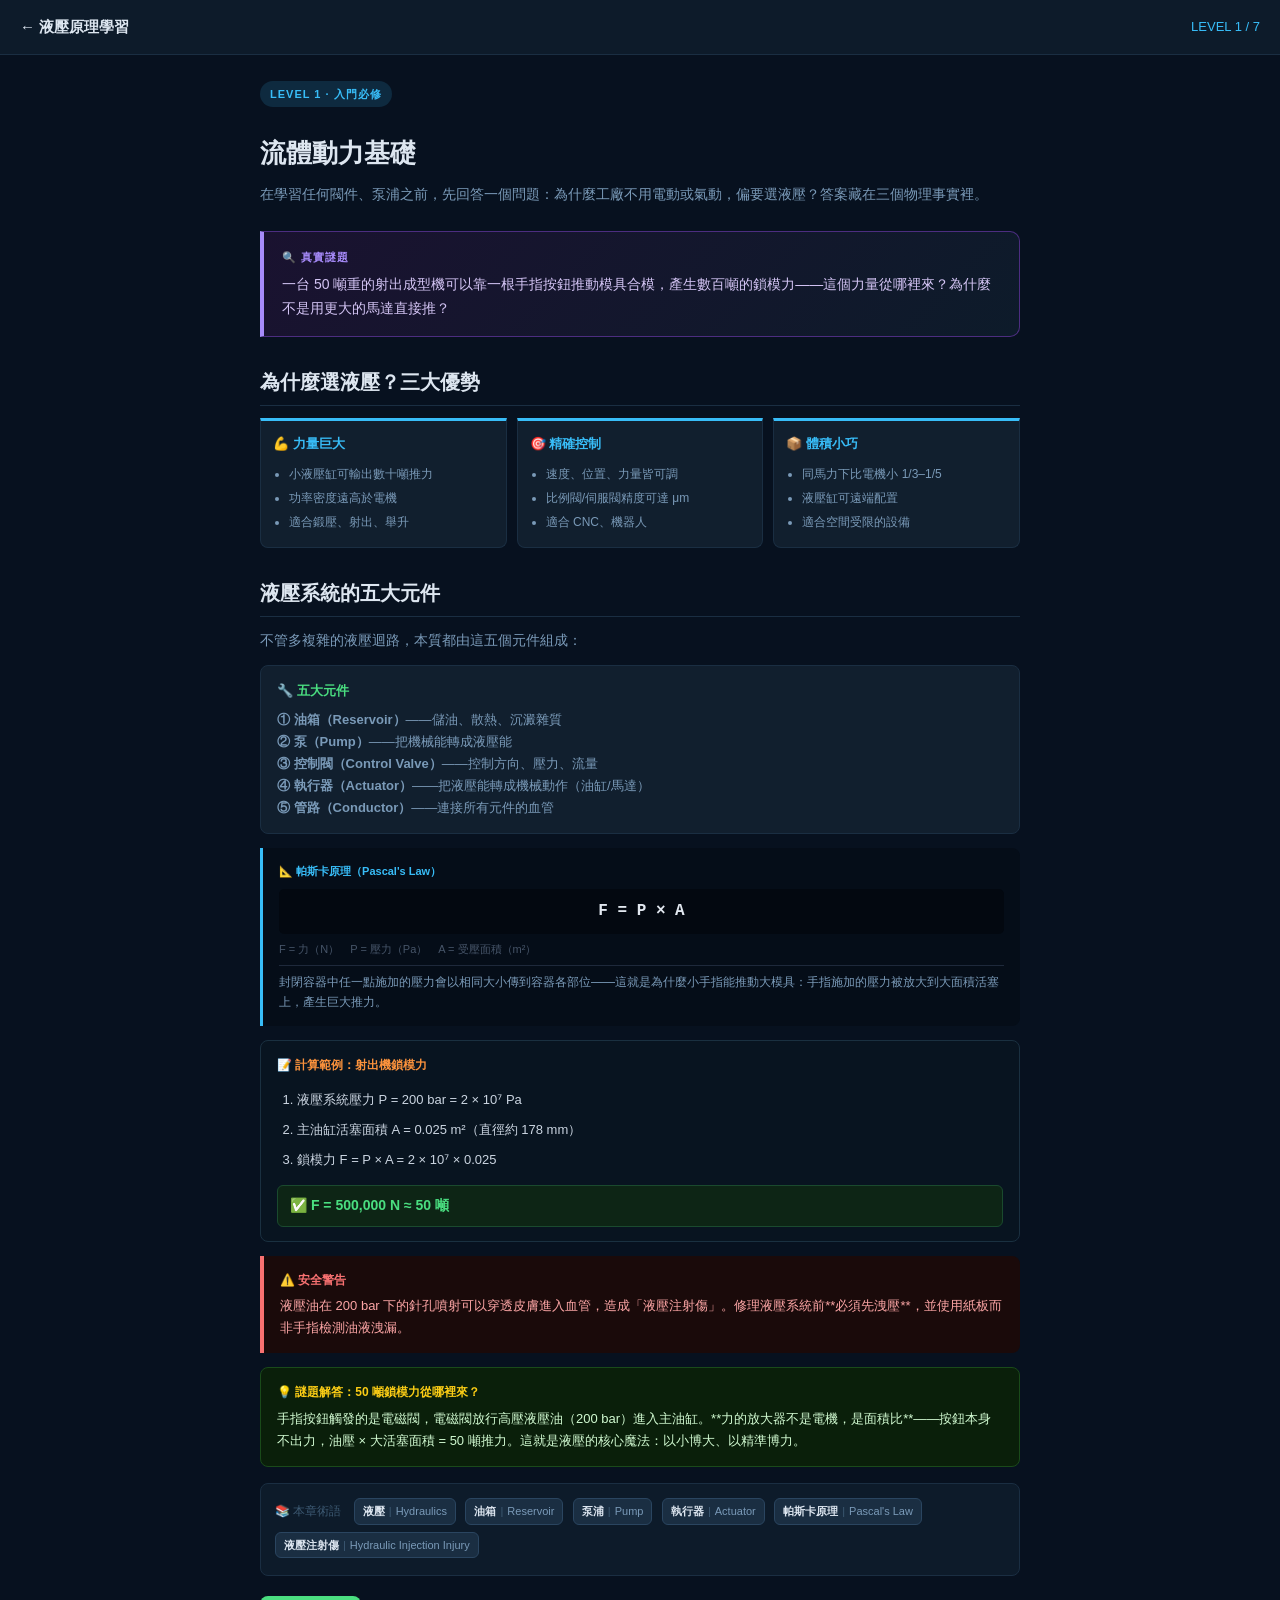
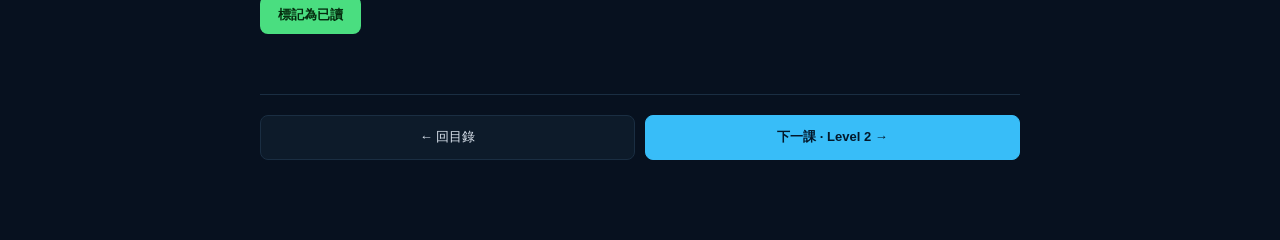
==== lessons/level-1.html @ e43f1d3f "Initial commit: index, Level 1 sample, shared CSS" ====
<!DOCTYPE html>
<html lang="zh-Hant">
<head>
  <meta charset="UTF-8">
  <meta name="viewport" content="width=device-width, initial-scale=1.0">
  <title>Level 1 · 流體動力基礎</title>
  <link rel="stylesheet" href="../assets/style.css">
</head>
<body>
  <nav class="topnav">
    <a href="../index.html" class="brand">← 液壓原理學習</a>
    <span class="home-link" style="color: var(--L1);">LEVEL 1 / 7</span>
  </nav>

  <main class="container">
    <span class="level-chip" style="background: rgba(56,189,248,0.15); color: var(--L1);">LEVEL 1 · 入門必修</span>
    <h1>流體動力基礎</h1>
    <p class="lead">在學習任何閥件、泵浦之前，先回答一個問題：為什麼工廠不用電動或氣動，偏要選液壓？答案藏在三個物理事實裡。</p>

    <div class="mystery">
      <div class="label">🔍 真實謎題</div>
      <div class="body">
        一台 50 噸重的射出成型機可以靠一根手指按鈕推動模具合模，產生數百噸的鎖模力——這個力量從哪裡來？為什麼不是用更大的馬達直接推？
      </div>
    </div>

    <h2>為什麼選液壓？三大優勢</h2>
    <div class="row">
      <div class="card" style="border-top-color: var(--L1);">
        <div class="title" style="color: var(--L1);">💪 力量巨大</div>
        <ul>
          <li>小液壓缸可輸出數十噸推力</li>
          <li>功率密度遠高於電機</li>
          <li>適合鍛壓、射出、舉升</li>
        </ul>
      </div>
      <div class="card" style="border-top-color: var(--L1);">
        <div class="title" style="color: var(--L1);">🎯 精確控制</div>
        <ul>
          <li>速度、位置、力量皆可調</li>
          <li>比例閥/伺服閥精度可達 μm</li>
          <li>適合 CNC、機器人</li>
        </ul>
      </div>
      <div class="card" style="border-top-color: var(--L1);">
        <div class="title" style="color: var(--L1);">📦 體積小巧</div>
        <ul>
          <li>同馬力下比電機小 1/3–1/5</li>
          <li>液壓缸可遠端配置</li>
          <li>適合空間受限的設備</li>
        </ul>
      </div>
    </div>

    <h2>液壓系統的五大元件</h2>
    <p>不管多複雜的液壓迴路，本質都由這五個元件組成：</p>

    <div class="key">
      <div class="title">🔧 五大元件</div>
      <div class="body">
        <strong>① 油箱（Reservoir）</strong>——儲油、散熱、沉澱雜質<br>
        <strong>② 泵（Pump）</strong>——把機械能轉成液壓能<br>
        <strong>③ 控制閥（Control Valve）</strong>——控制方向、壓力、流量<br>
        <strong>④ 執行器（Actuator）</strong>——把液壓能轉成機械動作（油缸/馬達）<br>
        <strong>⑤ 管路（Conductor）</strong>——連接所有元件的血管
      </div>
    </div>

    <div class="formula">
      <div class="title">📐 帕斯卡原理（Pascal's Law）</div>
      <div class="expr">F = P × A</div>
      <div class="unit">F = 力（N）　P = 壓力（Pa）　A = 受壓面積（m²）</div>
      <div class="note">封閉容器中任一點施加的壓力會以相同大小傳到容器各部位——這就是為什麼小手指能推動大模具：手指施加的壓力被放大到大面積活塞上，產生巨大推力。</div>
    </div>

    <div class="calc">
      <div class="title">📝 計算範例：射出機鎖模力</div>
      <ol>
        <li>液壓系統壓力 P = 200 bar = 2 × 10⁷ Pa</li>
        <li>主油缸活塞面積 A = 0.025 m²（直徑約 178 mm）</li>
        <li>鎖模力 F = P × A = 2 × 10⁷ × 0.025</li>
      </ol>
      <div class="result">✅ F = 500,000 N ≈ 50 噸</div>
    </div>

    <div class="warn">
      <div class="title">⚠️ 安全警告</div>
      <div class="body">
        液壓油在 200 bar 下的針孔噴射可以穿透皮膚進入血管，造成「液壓注射傷」。修理液壓系統前**必須先洩壓**，並使用紙板而非手指檢測油液洩漏。
      </div>
    </div>

    <div class="ans">
      <div class="title">💡 謎題解答：50 噸鎖模力從哪裡來？</div>
      <div class="body">
        手指按鈕觸發的是電磁閥，電磁閥放行高壓液壓油（200 bar）進入主油缸。**力的放大器不是電機，是面積比**——按鈕本身不出力，油壓 × 大活塞面積 = 50 噸推力。這就是液壓的核心魔法：以小博大、以精準博力。
      </div>
    </div>

    <div class="terms">
      <span class="terms-label">📚 本章術語</span>
      <span class="term-chip"><span class="zh">液壓</span><span class="sep">|</span><span class="en">Hydraulics</span></span>
      <span class="term-chip"><span class="zh">油箱</span><span class="sep">|</span><span class="en">Reservoir</span></span>
      <span class="term-chip"><span class="zh">泵浦</span><span class="sep">|</span><span class="en">Pump</span></span>
      <span class="term-chip"><span class="zh">執行器</span><span class="sep">|</span><span class="en">Actuator</span></span>
      <span class="term-chip"><span class="zh">帕斯卡原理</span><span class="sep">|</span><span class="en">Pascal's Law</span></span>
      <span class="term-chip"><span class="zh">液壓注射傷</span><span class="sep">|</span><span class="en">Hydraulic Injection Injury</span></span>
    </div>

    <button class="read-btn" data-level="1">標記為已讀</button>

    <nav class="lesson-nav">
      <a href="../index.html">← 回目錄</a>
      <a href="level-2.html" class="next">下一課 · Level 2 →</a>
    </nav>
  </main>

  <script src="../assets/progress.js"></script>
</body>
</html>
---- assets/style.css ----
:root {
  --bg: #07111f;
  --card: #0d1b2a;
  --card-2: #111f2e;
  --border: #1a2e42;
  --text: #dde6f0;
  --muted: #7a9ab8;
  --dim: #3d5a73;
  --L1: #38bdf8;
  --L2: #a78bfa;
  --L3: #4ade80;
  --L4: #fb923c;
  --L5: #e879f9;
  --L6: #22d3ee;
  --L7: #f59e0b;
  --warn: #f87171;
  --calc: #fb923c;
  --key: #4ade80;
  --ans: #facc15;
}

* { box-sizing: border-box; }

body {
  margin: 0;
  font-family: -apple-system, BlinkMacSystemFont, "PingFang TC", "Helvetica Neue", sans-serif;
  background: var(--bg);
  color: var(--text);
  line-height: 1.7;
  -webkit-font-smoothing: antialiased;
}

.container {
  max-width: 800px;
  margin: 0 auto;
  padding: 24px 20px 80px;
}

a { color: var(--L1); text-decoration: none; }
a:hover { text-decoration: underline; }

/* Top nav */
.topnav {
  display: flex;
  justify-content: space-between;
  align-items: center;
  padding: 14px 20px;
  background: var(--card);
  border-bottom: 1px solid var(--border);
  position: sticky;
  top: 0;
  z-index: 10;
}
.topnav .brand { font-weight: 700; color: var(--text); font-size: 15px; }
.topnav .home-link { color: var(--muted); font-size: 13px; }

/* Headings */
h1 { font-size: 26px; margin: 16px 0 8px; color: var(--text); }
h2 { font-size: 20px; margin: 28px 0 12px; padding-bottom: 6px; border-bottom: 1px solid var(--border); }
h3 { font-size: 16px; margin: 20px 0 10px; color: var(--text); }
p { color: var(--muted); margin: 0 0 12px; font-size: 14px; }

.lead {
  color: var(--muted);
  font-size: 14px;
  margin-bottom: 24px;
}

/* Level chip */
.level-chip {
  display: inline-block;
  font-size: 11px;
  font-weight: 700;
  letter-spacing: 1px;
  padding: 4px 10px;
  border-radius: 20px;
  margin-bottom: 8px;
}

/* Mystery box (chapter hook) */
.mystery {
  background: linear-gradient(135deg, #1a1230, #0d1b2a);
  border: 1px solid #4c2d80;
  border-left: 4px solid var(--L2);
  border-radius: 0 10px 10px 0;
  padding: 16px 18px;
  margin-bottom: 18px;
}
.mystery .label {
  font-size: 11px;
  font-weight: 700;
  color: var(--L2);
  margin-bottom: 6px;
  letter-spacing: 1px;
}
.mystery .body { font-size: 14px; color: #d4c5f5; }

/* Formula box */
.formula {
  background: #050d18;
  border-left: 3px solid var(--L1);
  border-radius: 0 8px 8px 0;
  padding: 14px 16px;
  margin-bottom: 14px;
}
.formula .title { font-size: 11px; font-weight: 700; color: var(--L1); margin-bottom: 8px; }
.formula .expr {
  font-family: "SF Mono", "Courier New", monospace;
  font-size: 16px;
  font-weight: 700;
  color: #e2e8f0;
  text-align: center;
  padding: 9px 0;
  background: #030810;
  border-radius: 5px;
  margin-bottom: 6px;
}
.formula .unit { font-size: 11px; color: #475569; }
.formula .note {
  font-size: 12px;
  color: var(--muted);
  margin-top: 6px;
  padding-top: 6px;
  border-top: 1px solid #1e293b;
}

/* Calc / Key / Warn / Ans */
.calc, .key, .warn, .ans {
  border-radius: 8px;
  padding: 14px 16px;
  margin-bottom: 14px;
}
.calc { background: #081420; border: 1px solid #1a3040; }
.calc .title { font-size: 12px; font-weight: 700; color: var(--calc); margin-bottom: 9px; }
.calc ol { margin: 0; padding-left: 20px; }
.calc li { font-size: 13px; color: #cbd5e1; padding: 4px 0; }
.calc .result {
  margin-top: 10px;
  padding: 8px 12px;
  background: #0d2515;
  border: 1px solid #1a4a2e;
  border-radius: 6px;
  font-size: 14px;
  font-weight: 700;
  color: var(--key);
}

.key { background: var(--card-2); border: 1px solid var(--border); }
.key .title { font-size: 13px; font-weight: 700; color: var(--key); margin-bottom: 7px; }
.key .body { font-size: 13px; color: var(--muted); }

.warn { background: #1a0a0a; border-left: 4px solid var(--warn); border-radius: 0 8px 8px 0; }
.warn .title { font-size: 12px; font-weight: 700; color: var(--warn); margin-bottom: 5px; }
.warn .body { font-size: 13px; color: #fca5a5; }

.ans { background: #0a1f0a; border: 1px solid #1a4a1a; }
.ans .title { font-size: 12px; font-weight: 700; color: var(--ans); margin-bottom: 5px; }
.ans .body { font-size: 13px; color: #d1fad1; }

/* Term chips (zh | en) */
.terms {
  margin-top: 16px;
  padding: 12px 14px;
  background: var(--card);
  border: 1px solid var(--border);
  border-radius: 8px;
}
.terms .terms-label { font-size: 12px; color: var(--dim); margin-right: 8px; }
.term-chip {
  display: inline-flex;
  align-items: center;
  gap: 4px;
  background: var(--border);
  border: 1px solid #2a4560;
  border-radius: 6px;
  padding: 3px 8px;
  font-size: 11px;
  margin: 0 5px 5px 0;
}
.term-chip .zh { color: var(--text); font-weight: 600; }
.term-chip .sep { color: var(--dim); }
.term-chip .en { color: var(--muted); }

/* Grid for advantage cards */
.row {
  display: grid;
  grid-template-columns: repeat(auto-fit, minmax(180px, 1fr));
  gap: 10px;
  margin-bottom: 16px;
}
.row .card {
  background: var(--card-2);
  border: 1px solid var(--border);
  border-top: 3px solid var(--L1);
  border-radius: 0 0 8px 8px;
  padding: 12px;
}
.row .card .title { font-size: 13px; font-weight: 700; color: var(--L1); margin-bottom: 6px; }
.row .card ul { margin: 0; padding-left: 16px; }
.row .card li { font-size: 12px; color: var(--muted); padding: 2px 0; }

/* Index page level cards */
.level-grid {
  display: grid;
  grid-template-columns: repeat(auto-fit, minmax(240px, 1fr));
  gap: 14px;
  margin-top: 20px;
}
.level-card {
  display: block;
  background: var(--card);
  border: 1px solid var(--border);
  border-radius: 10px;
  padding: 16px 18px;
  text-decoration: none;
  transition: transform 0.15s, border-color 0.15s;
}
.level-card:hover { transform: translateY(-2px); text-decoration: none; }
.level-card .num { font-size: 11px; font-weight: 700; letter-spacing: 1px; }
.level-card .name { font-size: 16px; font-weight: 700; color: var(--text); margin: 6px 0; }
.level-card .desc { font-size: 12px; color: var(--muted); }
.level-card.read { opacity: 0.55; }
.level-card.read::after { content: " ✓"; color: var(--key); font-size: 12px; }

/* Lesson nav buttons */
.lesson-nav {
  display: flex;
  justify-content: space-between;
  gap: 10px;
  margin-top: 40px;
  padding-top: 20px;
  border-top: 1px solid var(--border);
}
.lesson-nav a {
  flex: 1;
  padding: 10px 14px;
  background: var(--card);
  border: 1px solid var(--border);
  border-radius: 8px;
  font-size: 13px;
  color: var(--text);
  text-align: center;
}
.lesson-nav a.next { background: var(--L1); color: #03182a; font-weight: 700; border-color: var(--L1); }

/* Mark as read button */
.read-btn {
  display: inline-block;
  margin: 20px 0;
  padding: 10px 18px;
  background: var(--key);
  color: #052b0e;
  font-weight: 700;
  font-size: 13px;
  border: none;
  border-radius: 8px;
  cursor: pointer;
}
.read-btn.done { background: var(--dim); color: var(--muted); }

@media (max-width: 600px) {
  .container { padding: 16px 14px 60px; }
  h1 { font-size: 22px; }
  h2 { font-size: 18px; }
}
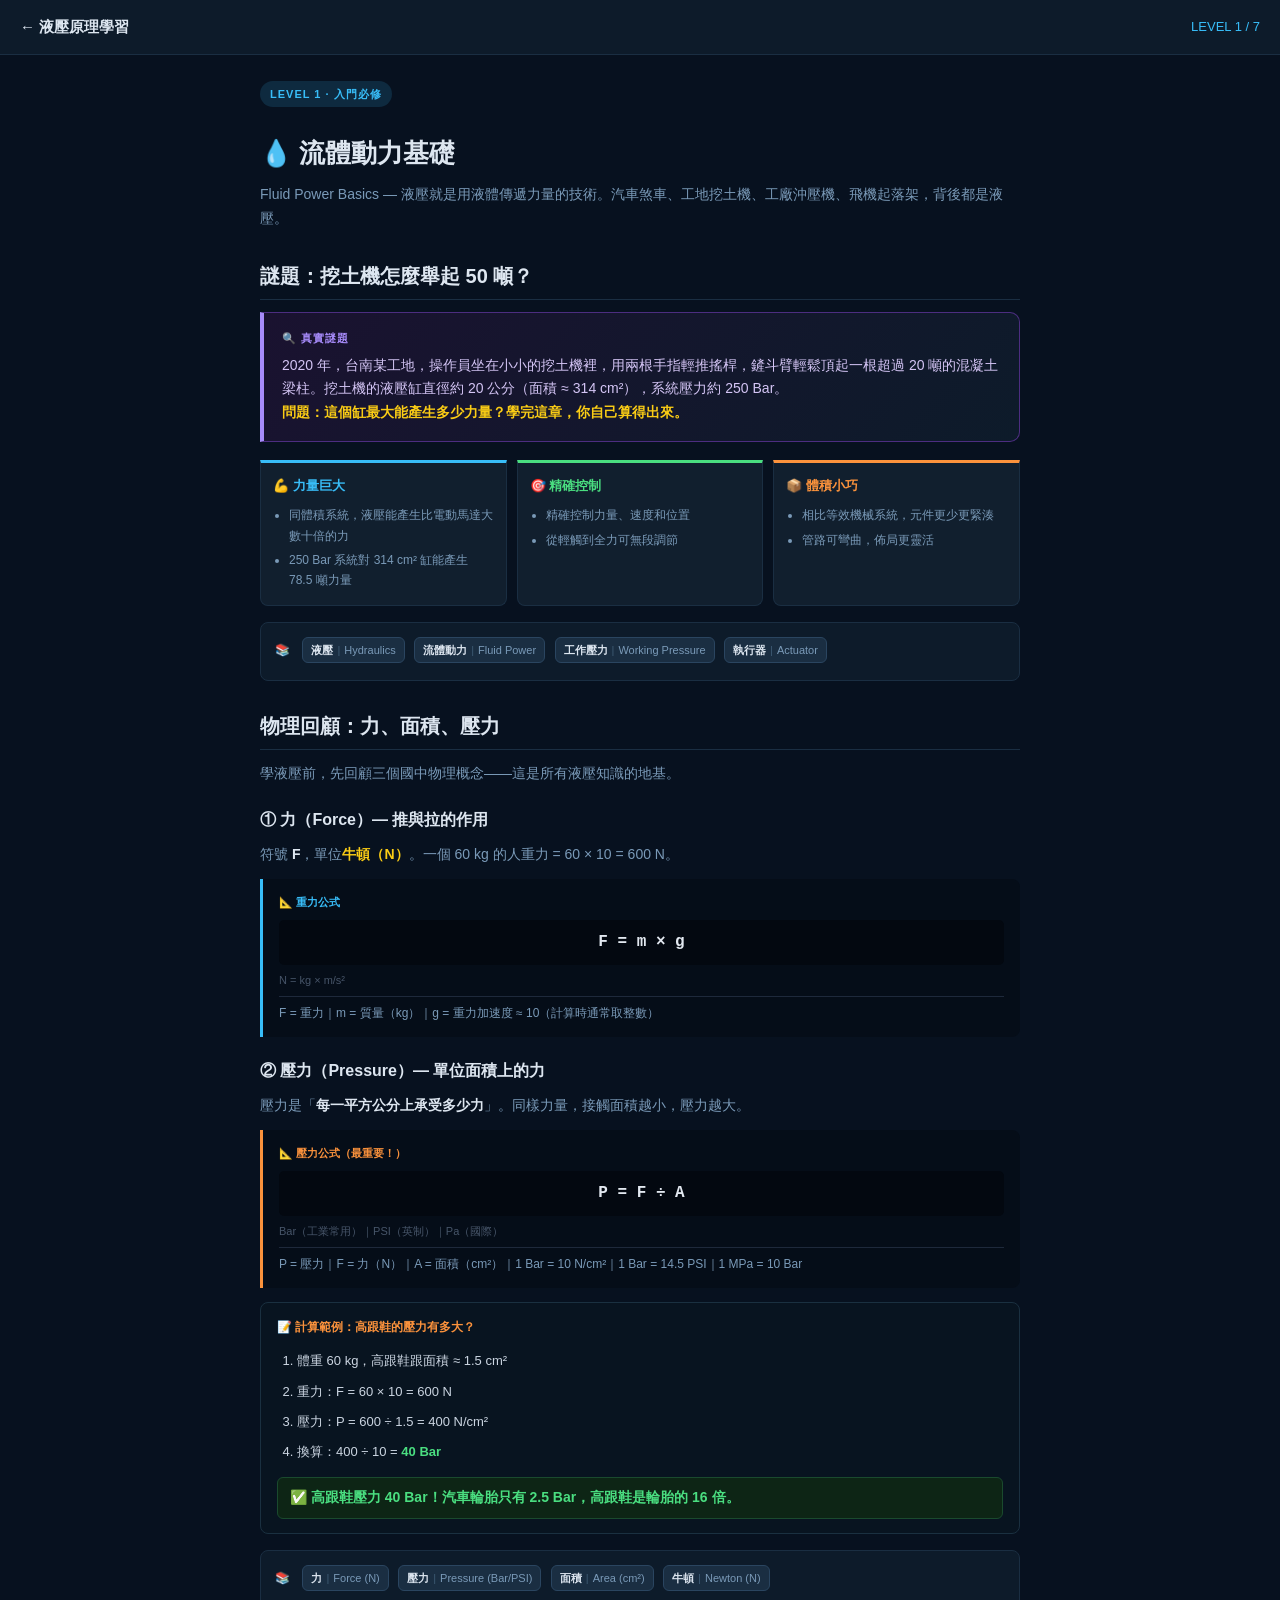
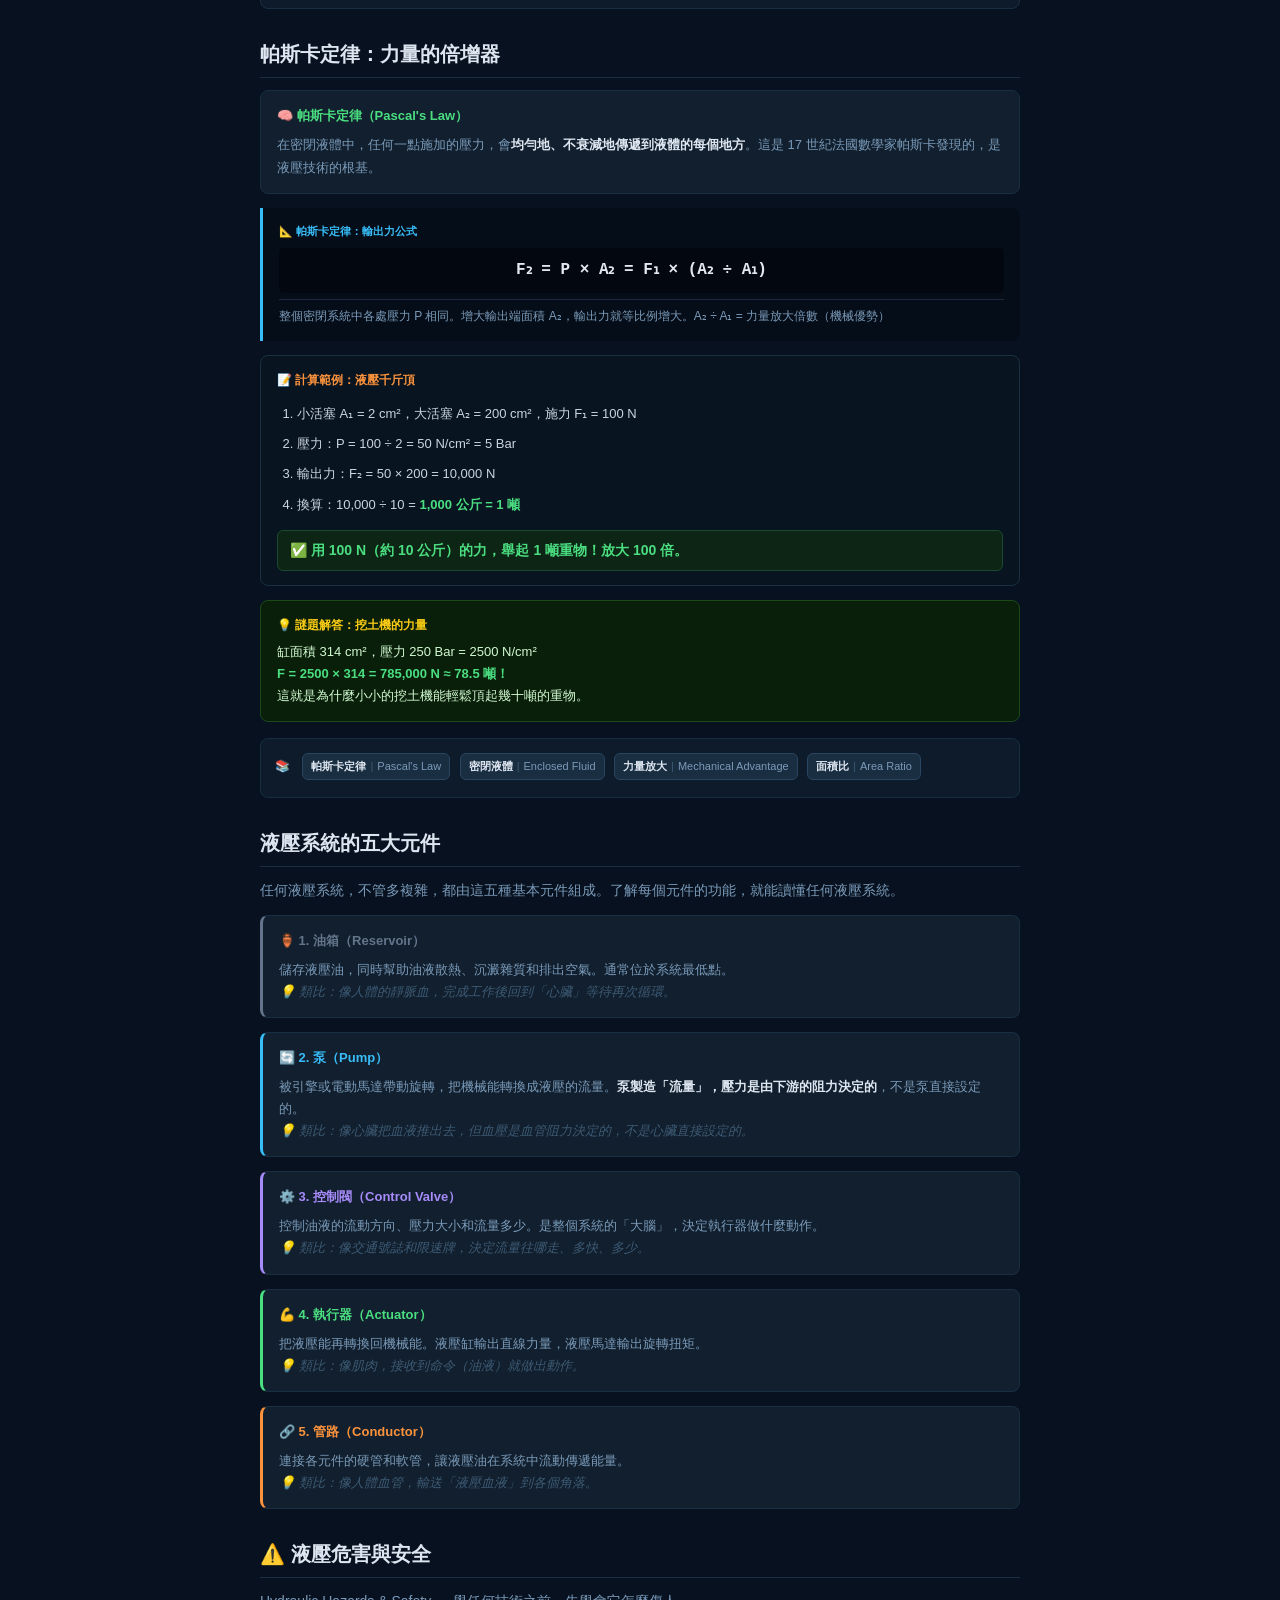
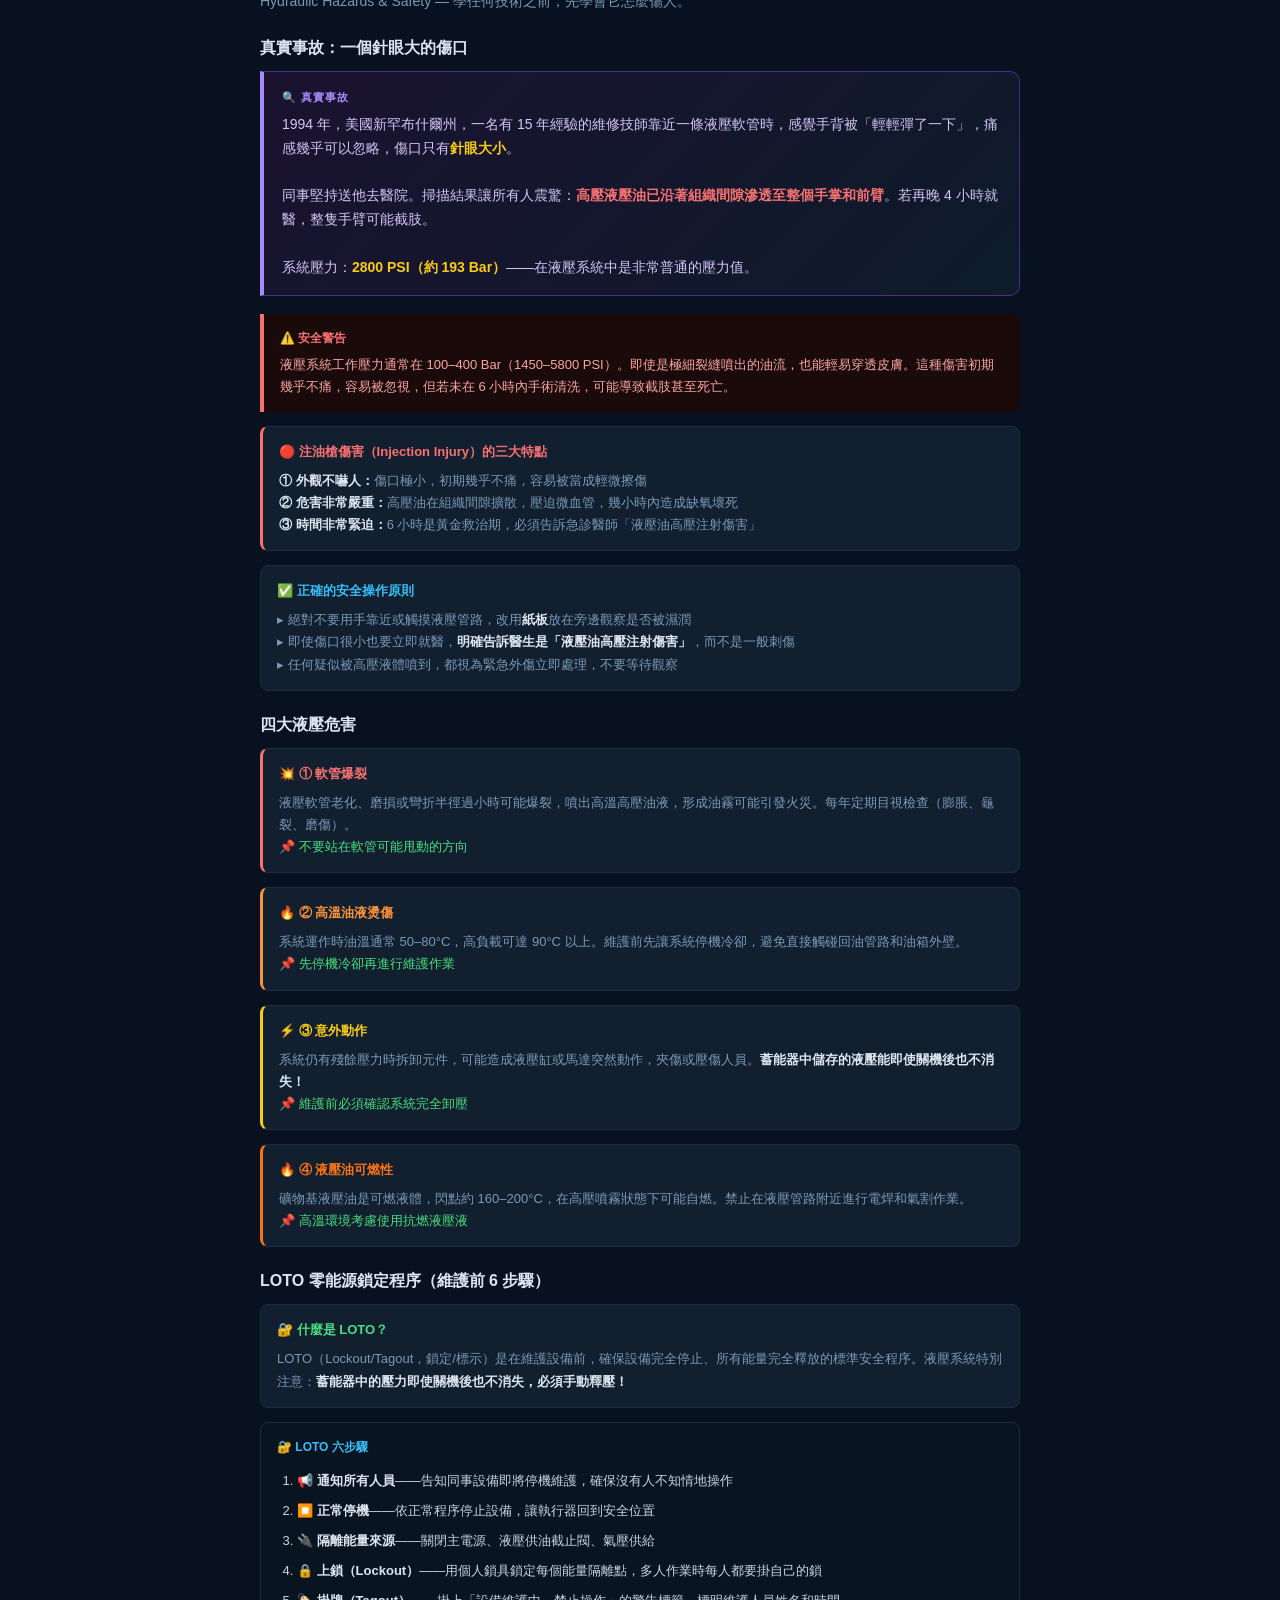
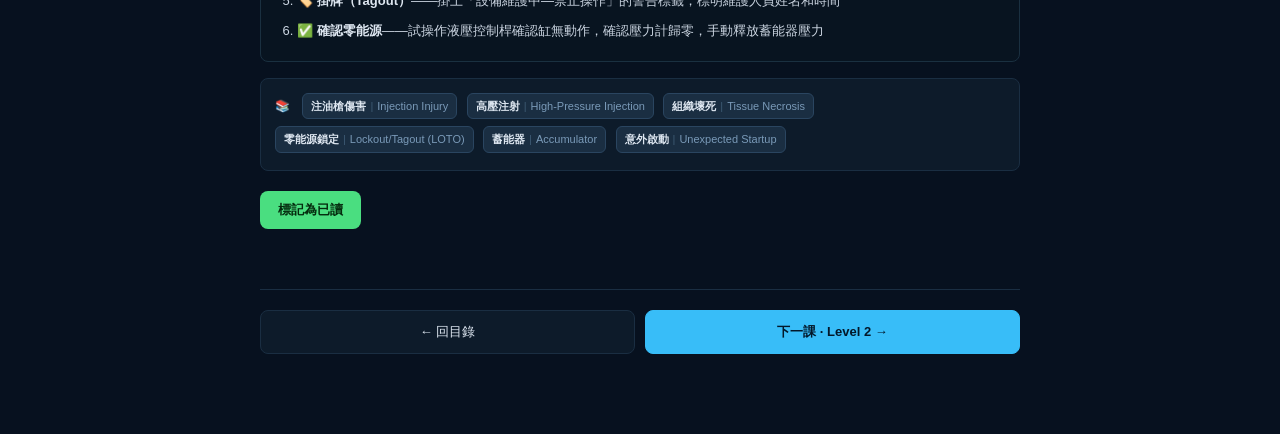
==== commit 7a30ad7a: "Add complete Level 1-7 content, symbol gallery, and formula reference - Rewrite Level 1 with full or" ====
--- a/lessons/level-1.html
+++ b/lessons/level-1.html
@@ -14,97 +14,230 @@
 
   <main class="container">
     <span class="level-chip" style="background: rgba(56,189,248,0.15); color: var(--L1);">LEVEL 1 · 入門必修</span>
-    <h1>流體動力基礎</h1>
-    <p class="lead">在學習任何閥件、泵浦之前，先回答一個問題：為什麼工廠不用電動或氣動，偏要選液壓？答案藏在三個物理事實裡。</p>
-
+    <h1>💧 流體動力基礎</h1>
+    <p class="lead">Fluid Power Basics — 液壓就是用液體傳遞力量的技術。汽車煞車、工地挖土機、工廠沖壓機、飛機起落架，背後都是液壓。</p>
+
+    <h2>謎題：挖土機怎麼舉起 50 噸？</h2>
     <div class="mystery">
       <div class="label">🔍 真實謎題</div>
       <div class="body">
-        一台 50 噸重的射出成型機可以靠一根手指按鈕推動模具合模，產生數百噸的鎖模力——這個力量從哪裡來？為什麼不是用更大的馬達直接推？
-      </div>
-    </div>
-
-    <h2>為什麼選液壓？三大優勢</h2>
+        2020 年，台南某工地，操作員坐在小小的挖土機裡，用兩根手指輕推搖桿，鏟斗臂輕鬆頂起一根超過 20 噸的混凝土梁柱。挖土機的液壓缸直徑約 20 公分（面積 ≈ 314 cm²），系統壓力約 250 Bar。<br>
+        <strong style="color: var(--ans);">問題：這個缸最大能產生多少力量？學完這章，你自己算得出來。</strong>
+      </div>
+    </div>
+
     <div class="row">
       <div class="card" style="border-top-color: var(--L1);">
         <div class="title" style="color: var(--L1);">💪 力量巨大</div>
         <ul>
-          <li>小液壓缸可輸出數十噸推力</li>
-          <li>功率密度遠高於電機</li>
-          <li>適合鍛壓、射出、舉升</li>
+          <li>同體積系統，液壓能產生比電動馬達大數十倍的力</li>
+          <li>250 Bar 系統對 314 cm² 缸能產生 78.5 噸力量</li>
         </ul>
       </div>
-      <div class="card" style="border-top-color: var(--L1);">
-        <div class="title" style="color: var(--L1);">🎯 精確控制</div>
+      <div class="card" style="border-top-color: var(--key);">
+        <div class="title" style="color: var(--key);">🎯 精確控制</div>
         <ul>
-          <li>速度、位置、力量皆可調</li>
-          <li>比例閥/伺服閥精度可達 μm</li>
-          <li>適合 CNC、機器人</li>
+          <li>精確控制力量、速度和位置</li>
+          <li>從輕觸到全力可無段調節</li>
         </ul>
       </div>
-      <div class="card" style="border-top-color: var(--L1);">
-        <div class="title" style="color: var(--L1);">📦 體積小巧</div>
+      <div class="card" style="border-top-color: var(--L4);">
+        <div class="title" style="color: var(--L4);">📦 體積小巧</div>
         <ul>
-          <li>同馬力下比電機小 1/3–1/5</li>
-          <li>液壓缸可遠端配置</li>
-          <li>適合空間受限的設備</li>
+          <li>相比等效機械系統，元件更少更緊湊</li>
+          <li>管路可彎曲，佈局更靈活</li>
         </ul>
       </div>
     </div>
 
+    <div class="terms">
+      <span class="terms-label">📚</span>
+      <span class="term-chip"><span class="zh">液壓</span><span class="sep">|</span><span class="en">Hydraulics</span></span>
+      <span class="term-chip"><span class="zh">流體動力</span><span class="sep">|</span><span class="en">Fluid Power</span></span>
+      <span class="term-chip"><span class="zh">工作壓力</span><span class="sep">|</span><span class="en">Working Pressure</span></span>
+      <span class="term-chip"><span class="zh">執行器</span><span class="sep">|</span><span class="en">Actuator</span></span>
+    </div>
+
+    <h2>物理回顧：力、面積、壓力</h2>
+    <p>學液壓前，先回顧三個國中物理概念——這是所有液壓知識的地基。</p>
+
+    <h3>① 力（Force）— 推與拉的作用</h3>
+    <p>符號 <strong style="color: var(--text);">F</strong>，單位<strong style="color: var(--ans);">牛頓（N）</strong>。一個 60 kg 的人重力 = 60 × 10 = 600 N。</p>
+    <div class="formula">
+      <div class="title">📐 重力公式</div>
+      <div class="expr">F = m × g</div>
+      <div class="unit">N = kg × m/s²</div>
+      <div class="note">F = 重力｜m = 質量（kg）｜g = 重力加速度 ≈ 10（計算時通常取整數）</div>
+    </div>
+
+    <h3>② 壓力（Pressure）— 單位面積上的力</h3>
+    <p>壓力是「<strong style="color: var(--text);">每一平方公分上承受多少力</strong>」。同樣力量，接觸面積越小，壓力越大。</p>
+    <div class="formula" style="border-left-color: var(--L4);">
+      <div class="title" style="color: var(--L4);">📐 壓力公式（最重要！）</div>
+      <div class="expr">P = F ÷ A</div>
+      <div class="unit">Bar（工業常用）｜PSI（英制）｜Pa（國際）</div>
+      <div class="note">P = 壓力｜F = 力（N）｜A = 面積（cm²）｜1 Bar = 10 N/cm²｜1 Bar = 14.5 PSI｜1 MPa = 10 Bar</div>
+    </div>
+
+    <div class="calc">
+      <div class="title">📝 計算範例：高跟鞋的壓力有多大？</div>
+      <ol>
+        <li>體重 60 kg，高跟鞋跟面積 ≈ 1.5 cm²</li>
+        <li>重力：F = 60 × 10 = 600 N</li>
+        <li>壓力：P = 600 ÷ 1.5 = 400 N/cm²</li>
+        <li>換算：400 ÷ 10 = <strong style="color: var(--key);">40 Bar</strong></li>
+      </ol>
+      <div class="result">✅ 高跟鞋壓力 40 Bar！汽車輪胎只有 2.5 Bar，高跟鞋是輪胎的 16 倍。</div>
+    </div>
+
+    <div class="terms">
+      <span class="terms-label">📚</span>
+      <span class="term-chip"><span class="zh">力</span><span class="sep">|</span><span class="en">Force (N)</span></span>
+      <span class="term-chip"><span class="zh">壓力</span><span class="sep">|</span><span class="en">Pressure (Bar/PSI)</span></span>
+      <span class="term-chip"><span class="zh">面積</span><span class="sep">|</span><span class="en">Area (cm²)</span></span>
+      <span class="term-chip"><span class="zh">牛頓</span><span class="sep">|</span><span class="en">Newton (N)</span></span>
+    </div>
+
+    <h2>帕斯卡定律：力量的倍增器</h2>
+    <div class="key">
+      <div class="title">🧠 帕斯卡定律（Pascal's Law）</div>
+      <div class="body">在密閉液體中，任何一點施加的壓力，會<strong style="color: var(--text);">均勻地、不衰減地傳遞到液體的每個地方</strong>。這是 17 世紀法國數學家帕斯卡發現的，是液壓技術的根基。</div>
+    </div>
+
+    <div class="formula">
+      <div class="title">📐 帕斯卡定律：輸出力公式</div>
+      <div class="expr">F₂ = P × A₂ = F₁ × (A₂ ÷ A₁)</div>
+      <div class="note">整個密閉系統中各處壓力 P 相同。增大輸出端面積 A₂，輸出力就等比例增大。A₂ ÷ A₁ = 力量放大倍數（機械優勢）</div>
+    </div>
+
+    <div class="calc">
+      <div class="title">📝 計算範例：液壓千斤頂</div>
+      <ol>
+        <li>小活塞 A₁ = 2 cm²，大活塞 A₂ = 200 cm²，施力 F₁ = 100 N</li>
+        <li>壓力：P = 100 ÷ 2 = 50 N/cm² = 5 Bar</li>
+        <li>輸出力：F₂ = 50 × 200 = 10,000 N</li>
+        <li>換算：10,000 ÷ 10 = <strong style="color: var(--key);">1,000 公斤 = 1 噸</strong></li>
+      </ol>
+      <div class="result">✅ 用 100 N（約 10 公斤）的力，舉起 1 噸重物！放大 100 倍。</div>
+    </div>
+
+    <div class="ans">
+      <div class="title">💡 謎題解答：挖土機的力量</div>
+      <div class="body">缸面積 314 cm²，壓力 250 Bar = 2500 N/cm²<br><strong style="color: var(--key);">F = 2500 × 314 = 785,000 N ≈ 78.5 噸！</strong><br>這就是為什麼小小的挖土機能輕鬆頂起幾十噸的重物。</div>
+    </div>
+
+    <div class="terms">
+      <span class="terms-label">📚</span>
+      <span class="term-chip"><span class="zh">帕斯卡定律</span><span class="sep">|</span><span class="en">Pascal's Law</span></span>
+      <span class="term-chip"><span class="zh">密閉液體</span><span class="sep">|</span><span class="en">Enclosed Fluid</span></span>
+      <span class="term-chip"><span class="zh">力量放大</span><span class="sep">|</span><span class="en">Mechanical Advantage</span></span>
+      <span class="term-chip"><span class="zh">面積比</span><span class="sep">|</span><span class="en">Area Ratio</span></span>
+    </div>
+
     <h2>液壓系統的五大元件</h2>
-    <p>不管多複雜的液壓迴路，本質都由這五個元件組成：</p>
-
-    <div class="key">
-      <div class="title">🔧 五大元件</div>
-      <div class="body">
-        <strong>① 油箱（Reservoir）</strong>——儲油、散熱、沉澱雜質<br>
-        <strong>② 泵（Pump）</strong>——把機械能轉成液壓能<br>
-        <strong>③ 控制閥（Control Valve）</strong>——控制方向、壓力、流量<br>
-        <strong>④ 執行器（Actuator）</strong>——把液壓能轉成機械動作（油缸/馬達）<br>
-        <strong>⑤ 管路（Conductor）</strong>——連接所有元件的血管
-      </div>
-    </div>
-
-    <div class="formula">
-      <div class="title">📐 帕斯卡原理（Pascal's Law）</div>
-      <div class="expr">F = P × A</div>
-      <div class="unit">F = 力（N）　P = 壓力（Pa）　A = 受壓面積（m²）</div>
-      <div class="note">封閉容器中任一點施加的壓力會以相同大小傳到容器各部位——這就是為什麼小手指能推動大模具：手指施加的壓力被放大到大面積活塞上，產生巨大推力。</div>
-    </div>
-
-    <div class="calc">
-      <div class="title">📝 計算範例：射出機鎖模力</div>
-      <ol>
-        <li>液壓系統壓力 P = 200 bar = 2 × 10⁷ Pa</li>
-        <li>主油缸活塞面積 A = 0.025 m²（直徑約 178 mm）</li>
-        <li>鎖模力 F = P × A = 2 × 10⁷ × 0.025</li>
-      </ol>
-      <div class="result">✅ F = 500,000 N ≈ 50 噸</div>
+    <p>任何液壓系統，不管多複雜，都由這五種基本元件組成。了解每個元件的功能，就能讀懂任何液壓系統。</p>
+
+    <div class="key" style="border-left: 3px solid #64748b;">
+      <div class="title" style="color: #64748b;">🏺 1. 油箱（Reservoir）</div>
+      <div class="body">儲存液壓油，同時幫助油液散熱、沉澱雜質和排出空氣。通常位於系統最低點。<br><em style="color: var(--dim);">💡 類比：像人體的靜脈血，完成工作後回到「心臟」等待再次循環。</em></div>
+    </div>
+    <div class="key" style="border-left: 3px solid var(--L1);">
+      <div class="title" style="color: var(--L1);">🔄 2. 泵（Pump）</div>
+      <div class="body">被引擎或電動馬達帶動旋轉，把機械能轉換成液壓的流量。<strong style="color: var(--text);">泵製造「流量」，壓力是由下游的阻力決定的</strong>，不是泵直接設定的。<br><em style="color: var(--dim);">💡 類比：像心臟把血液推出去，但血壓是血管阻力決定的，不是心臟直接設定的。</em></div>
+    </div>
+    <div class="key" style="border-left: 3px solid var(--L2);">
+      <div class="title" style="color: var(--L2);">⚙️ 3. 控制閥（Control Valve）</div>
+      <div class="body">控制油液的流動方向、壓力大小和流量多少。是整個系統的「大腦」，決定執行器做什麼動作。<br><em style="color: var(--dim);">💡 類比：像交通號誌和限速牌，決定流量往哪走、多快、多少。</em></div>
+    </div>
+    <div class="key" style="border-left: 3px solid var(--key);">
+      <div class="title" style="color: var(--key);">💪 4. 執行器（Actuator）</div>
+      <div class="body">把液壓能再轉換回機械能。液壓缸輸出直線力量，液壓馬達輸出旋轉扭矩。<br><em style="color: var(--dim);">💡 類比：像肌肉，接收到命令（油液）就做出動作。</em></div>
+    </div>
+    <div class="key" style="border-left: 3px solid var(--L4);">
+      <div class="title" style="color: var(--L4);">🔗 5. 管路（Conductor）</div>
+      <div class="body">連接各元件的硬管和軟管，讓液壓油在系統中流動傳遞能量。<br><em style="color: var(--dim);">💡 類比：像人體血管，輸送「液壓血液」到各個角落。</em></div>
+    </div>
+
+    <h2>⚠️ 液壓危害與安全</h2>
+    <p>Hydraulic Hazards &amp; Safety — 學任何技術之前，先學會它怎麼傷人。</p>
+
+    <h3>真實事故：一個針眼大的傷口</h3>
+    <div class="mystery">
+      <div class="label">🔍 真實事故</div>
+      <div class="body">
+        1994 年，美國新罕布什爾州，一名有 15 年經驗的維修技師靠近一條液壓軟管時，感覺手背被「輕輕彈了一下」，痛感幾乎可以忽略，傷口只有<strong style="color: var(--ans);">針眼大小</strong>。<br><br>
+        同事堅持送他去醫院。掃描結果讓所有人震驚：<strong style="color: var(--warn);">高壓液壓油已沿著組織間隙滲透至整個手掌和前臂</strong>。若再晚 4 小時就醫，整隻手臂可能截肢。<br><br>
+        系統壓力：<strong style="color: var(--ans);">2800 PSI（約 193 Bar）</strong>——在液壓系統中是非常普通的壓力值。
+      </div>
     </div>
 
     <div class="warn">
       <div class="title">⚠️ 安全警告</div>
-      <div class="body">
-        液壓油在 200 bar 下的針孔噴射可以穿透皮膚進入血管，造成「液壓注射傷」。修理液壓系統前**必須先洩壓**，並使用紙板而非手指檢測油液洩漏。
-      </div>
-    </div>
-
-    <div class="ans">
-      <div class="title">💡 謎題解答：50 噸鎖模力從哪裡來？</div>
-      <div class="body">
-        手指按鈕觸發的是電磁閥，電磁閥放行高壓液壓油（200 bar）進入主油缸。**力的放大器不是電機，是面積比**——按鈕本身不出力，油壓 × 大活塞面積 = 50 噸推力。這就是液壓的核心魔法：以小博大、以精準博力。
-      </div>
-    </div>
-
-    <div class="terms">
-      <span class="terms-label">📚 本章術語</span>
-      <span class="term-chip"><span class="zh">液壓</span><span class="sep">|</span><span class="en">Hydraulics</span></span>
-      <span class="term-chip"><span class="zh">油箱</span><span class="sep">|</span><span class="en">Reservoir</span></span>
-      <span class="term-chip"><span class="zh">泵浦</span><span class="sep">|</span><span class="en">Pump</span></span>
-      <span class="term-chip"><span class="zh">執行器</span><span class="sep">|</span><span class="en">Actuator</span></span>
-      <span class="term-chip"><span class="zh">帕斯卡原理</span><span class="sep">|</span><span class="en">Pascal's Law</span></span>
-      <span class="term-chip"><span class="zh">液壓注射傷</span><span class="sep">|</span><span class="en">Hydraulic Injection Injury</span></span>
+      <div class="body">液壓系統工作壓力通常在 100–400 Bar（1450–5800 PSI）。即使是極細裂縫噴出的油流，也能輕易穿透皮膚。這種傷害初期幾乎不痛，容易被忽視，但若未在 6 小時內手術清洗，可能導致截肢甚至死亡。</div>
+    </div>
+
+    <div class="key" style="border-left: 3px solid var(--warn);">
+      <div class="title" style="color: var(--warn);">🔴 注油槍傷害（Injection Injury）的三大特點</div>
+      <div class="body">
+        <strong style="color: var(--text);">① 外觀不嚇人：</strong>傷口極小，初期幾乎不痛，容易被當成輕微擦傷<br>
+        <strong style="color: var(--text);">② 危害非常嚴重：</strong>高壓油在組織間隙擴散，壓迫微血管，幾小時內造成缺氧壞死<br>
+        <strong style="color: var(--text);">③ 時間非常緊迫：</strong>6 小時是黃金救治期，必須告訴急診醫師「液壓油高壓注射傷害」
+      </div>
+    </div>
+
+    <div class="key">
+      <div class="title" style="color: var(--L1);">✅ 正確的安全操作原則</div>
+      <div class="body">
+        ▸ 絕對不要用手靠近或觸摸液壓管路，改用<strong style="color: var(--text);">紙板</strong>放在旁邊觀察是否被濕潤<br>
+        ▸ 即使傷口很小也要立即就醫，<strong style="color: var(--text);">明確告訴醫生是「液壓油高壓注射傷害」</strong>，而不是一般刺傷<br>
+        ▸ 任何疑似被高壓液體噴到，都視為緊急外傷立即處理，不要等待觀察
+      </div>
+    </div>
+
+    <h3>四大液壓危害</h3>
+    <div class="key" style="border-left: 3px solid var(--warn);">
+      <div class="title" style="color: var(--warn);">💥 ① 軟管爆裂</div>
+      <div class="body">液壓軟管老化、磨損或彎折半徑過小時可能爆裂，噴出高溫高壓油液，形成油霧可能引發火災。每年定期目視檢查（膨脹、龜裂、磨傷）。<br><span style="color: var(--key);">📌 不要站在軟管可能甩動的方向</span></div>
+    </div>
+    <div class="key" style="border-left: 3px solid var(--L4);">
+      <div class="title" style="color: var(--L4);">🔥 ② 高溫油液燙傷</div>
+      <div class="body">系統運作時油溫通常 50–80°C，高負載可達 90°C 以上。維護前先讓系統停機冷卻，避免直接觸碰回油管路和油箱外壁。<br><span style="color: var(--key);">📌 先停機冷卻再進行維護作業</span></div>
+    </div>
+    <div class="key" style="border-left: 3px solid var(--ans);">
+      <div class="title" style="color: var(--ans);">⚡ ③ 意外動作</div>
+      <div class="body">系統仍有殘餘壓力時拆卸元件，可能造成液壓缸或馬達突然動作，夾傷或壓傷人員。<strong style="color: var(--text);">蓄能器中儲存的液壓能即使關機後也不消失！</strong><br><span style="color: var(--key);">📌 維護前必須確認系統完全卸壓</span></div>
+    </div>
+    <div class="key" style="border-left: 3px solid #f97316;">
+      <div class="title" style="color: #f97316;">🔥 ④ 液壓油可燃性</div>
+      <div class="body">礦物基液壓油是可燃液體，閃點約 160–200°C，在高壓噴霧狀態下可能自燃。禁止在液壓管路附近進行電焊和氣割作業。<br><span style="color: var(--key);">📌 高溫環境考慮使用抗燃液壓液</span></div>
+    </div>
+
+    <h3>LOTO 零能源鎖定程序（維護前 6 步驟）</h3>
+    <div class="key">
+      <div class="title">🔐 什麼是 LOTO？</div>
+      <div class="body">LOTO（Lockout/Tagout，鎖定/標示）是在維護設備前，確保設備完全停止、所有能量完全釋放的標準安全程序。液壓系統特別注意：<strong style="color: var(--text);">蓄能器中的壓力即使關機後也不消失，必須手動釋壓！</strong></div>
+    </div>
+
+    <div class="calc">
+      <div class="title" style="color: var(--L1);">🔐 LOTO 六步驟</div>
+      <ol>
+        <li><strong style="color: var(--text);">📢 通知所有人員</strong>——告知同事設備即將停機維護，確保沒有人不知情地操作</li>
+        <li><strong style="color: var(--text);">⏹️ 正常停機</strong>——依正常程序停止設備，讓執行器回到安全位置</li>
+        <li><strong style="color: var(--text);">🔌 隔離能量來源</strong>——關閉主電源、液壓供油截止閥、氣壓供給</li>
+        <li><strong style="color: var(--text);">🔒 上鎖（Lockout）</strong>——用個人鎖具鎖定每個能量隔離點，多人作業時每人都要掛自己的鎖</li>
+        <li><strong style="color: var(--text);">🏷️ 掛牌（Tagout）</strong>——掛上「設備維護中—禁止操作」的警告標籤，標明維護人員姓名和時間</li>
+        <li><strong style="color: var(--text);">✅ 確認零能源</strong>——試操作液壓控制桿確認缸無動作，確認壓力計歸零，手動釋放蓄能器壓力</li>
+      </ol>
+    </div>
+
+    <div class="terms">
+      <span class="terms-label">📚</span>
+      <span class="term-chip"><span class="zh">注油槍傷害</span><span class="sep">|</span><span class="en">Injection Injury</span></span>
+      <span class="term-chip"><span class="zh">高壓注射</span><span class="sep">|</span><span class="en">High-Pressure Injection</span></span>
+      <span class="term-chip"><span class="zh">組織壞死</span><span class="sep">|</span><span class="en">Tissue Necrosis</span></span>
+      <span class="term-chip"><span class="zh">零能源鎖定</span><span class="sep">|</span><span class="en">Lockout/Tagout (LOTO)</span></span>
+      <span class="term-chip"><span class="zh">蓄能器</span><span class="sep">|</span><span class="en">Accumulator</span></span>
+      <span class="term-chip"><span class="zh">意外啟動</span><span class="sep">|</span><span class="en">Unexpected Startup</span></span>
     </div>
 
     <button class="read-btn" data-level="1">標記為已讀</button>
